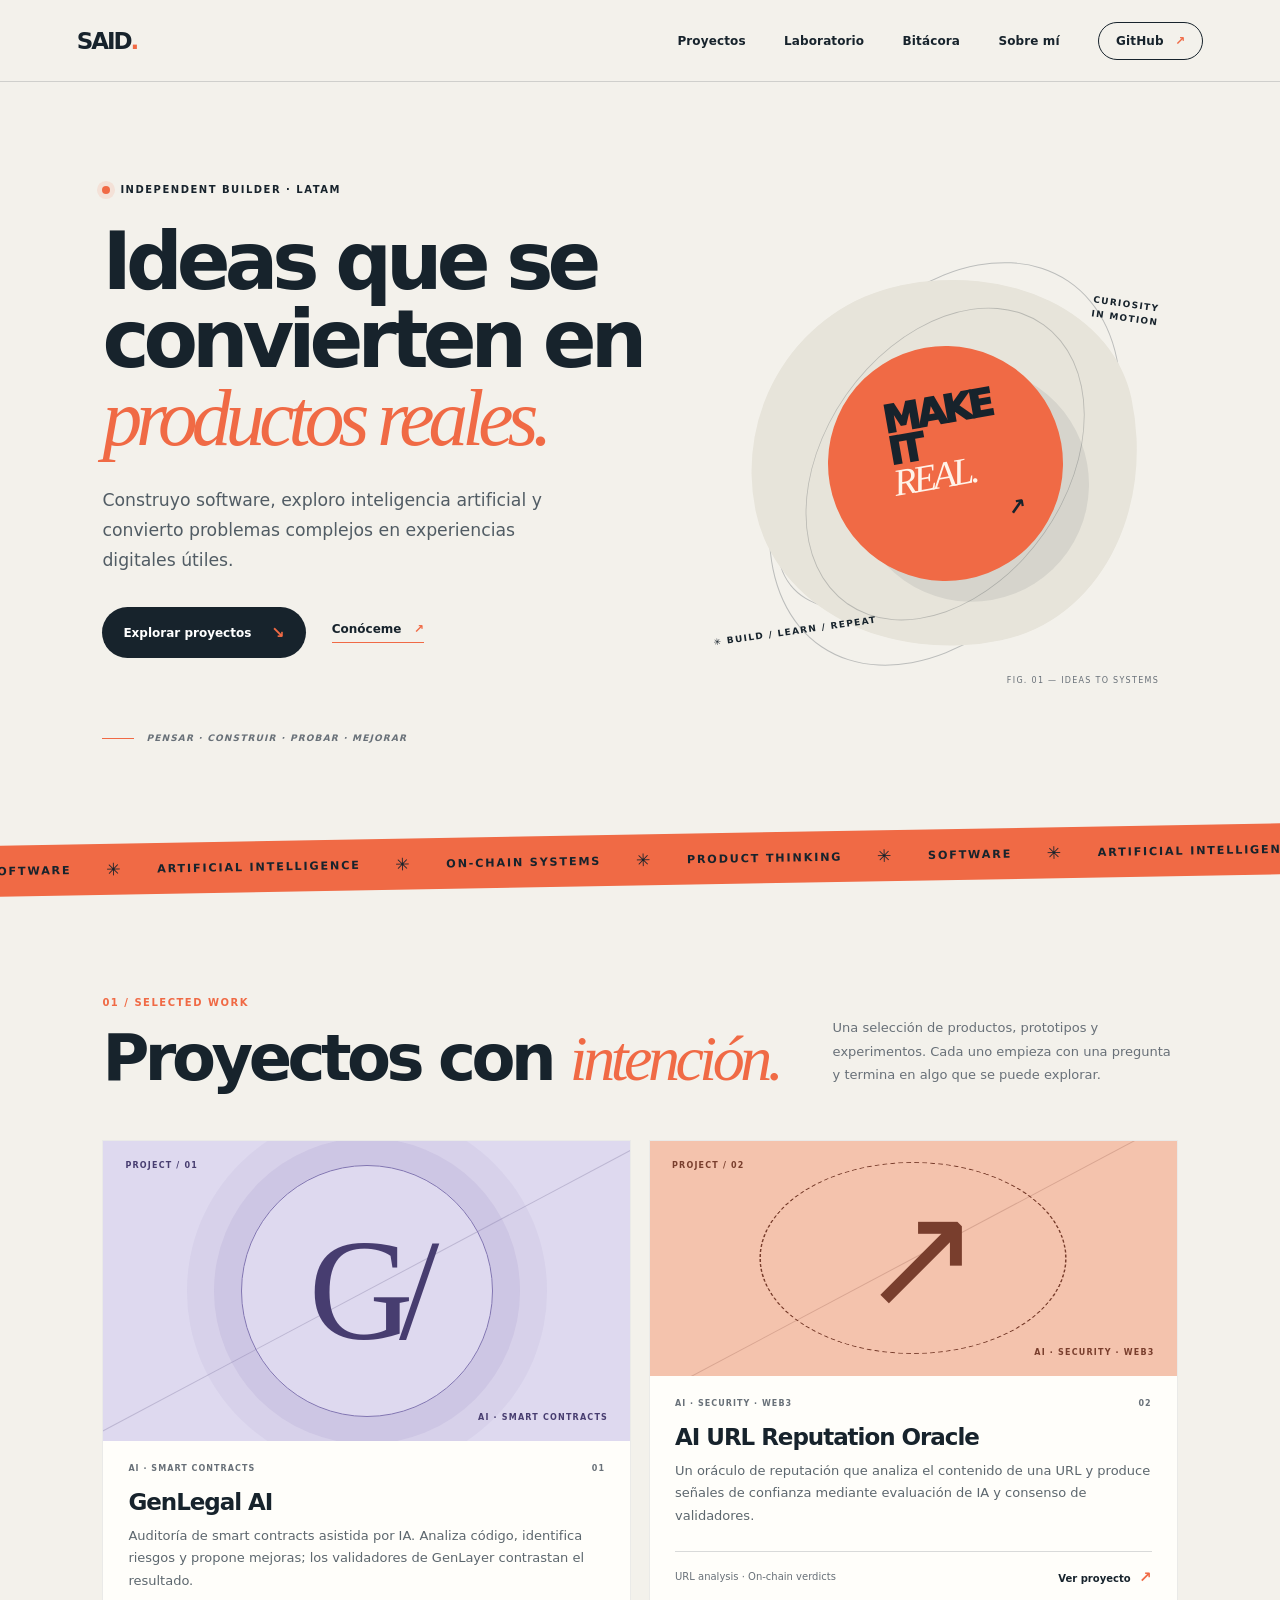
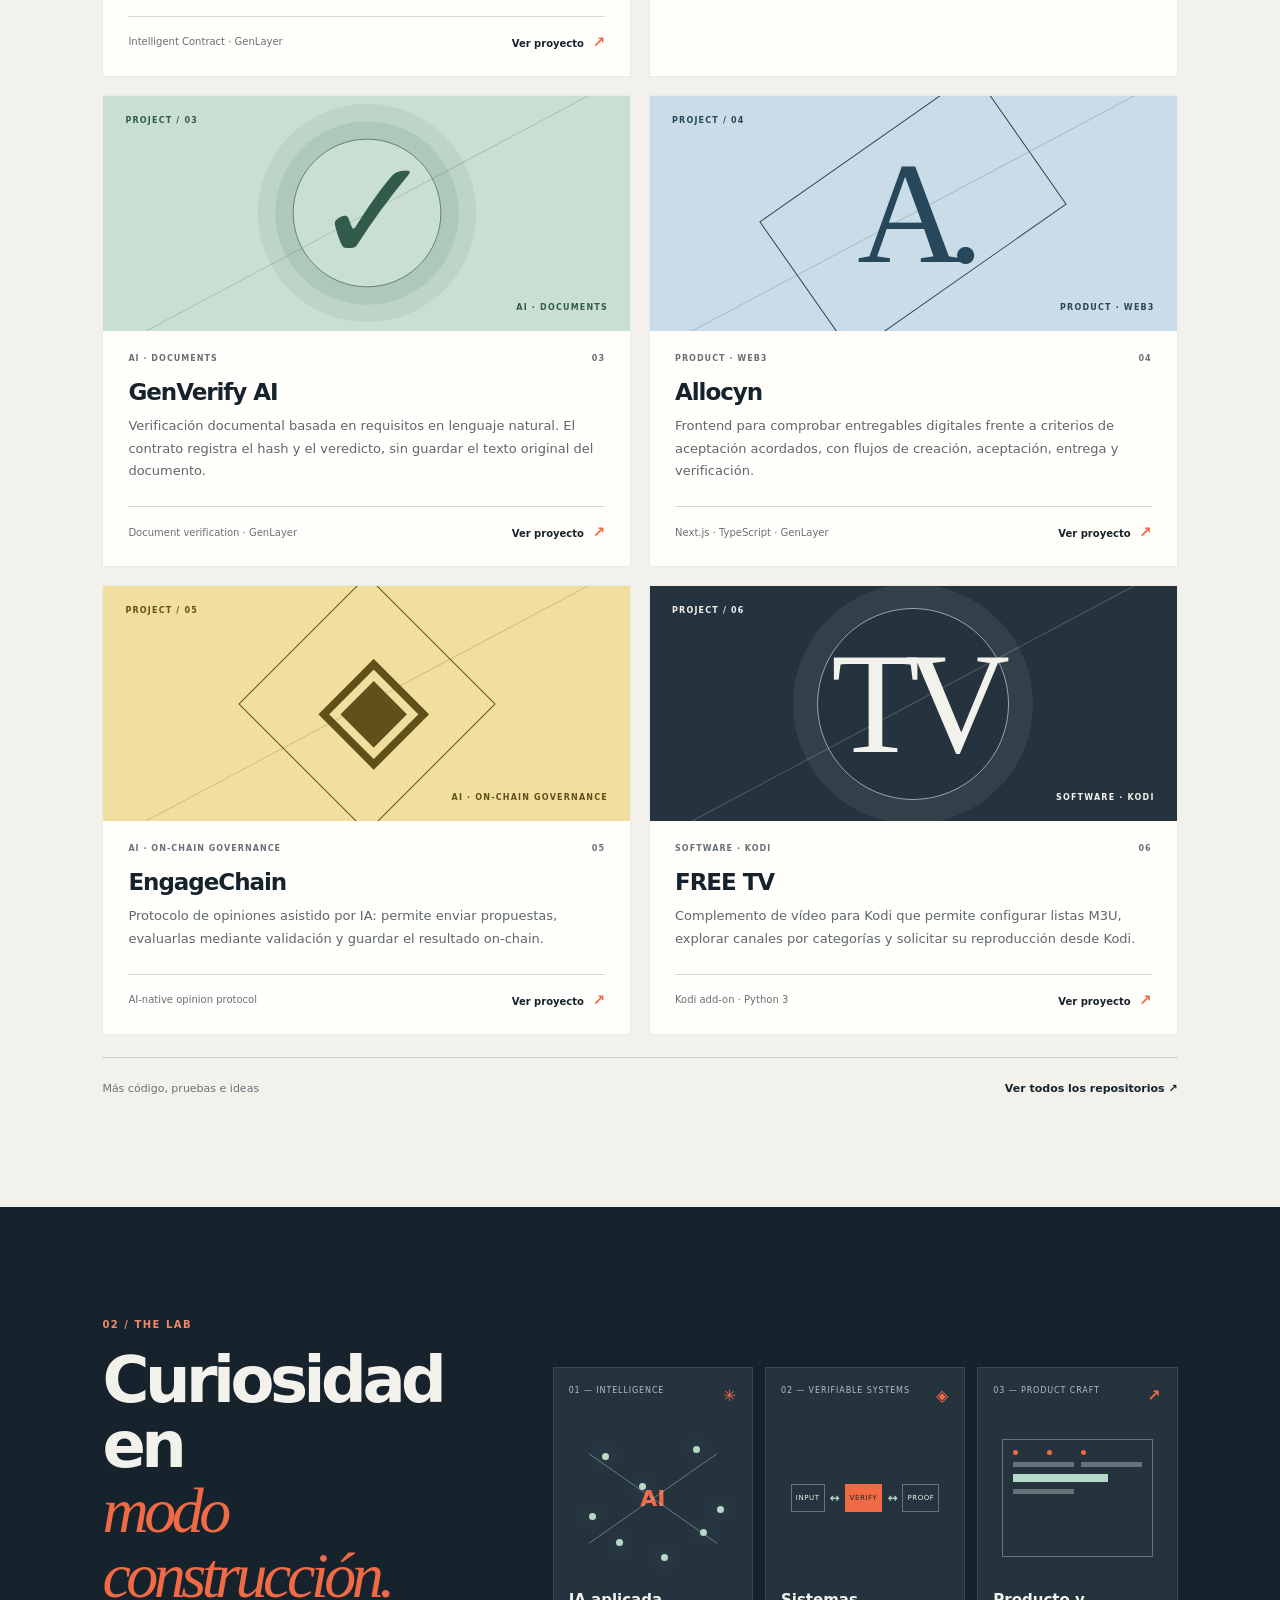
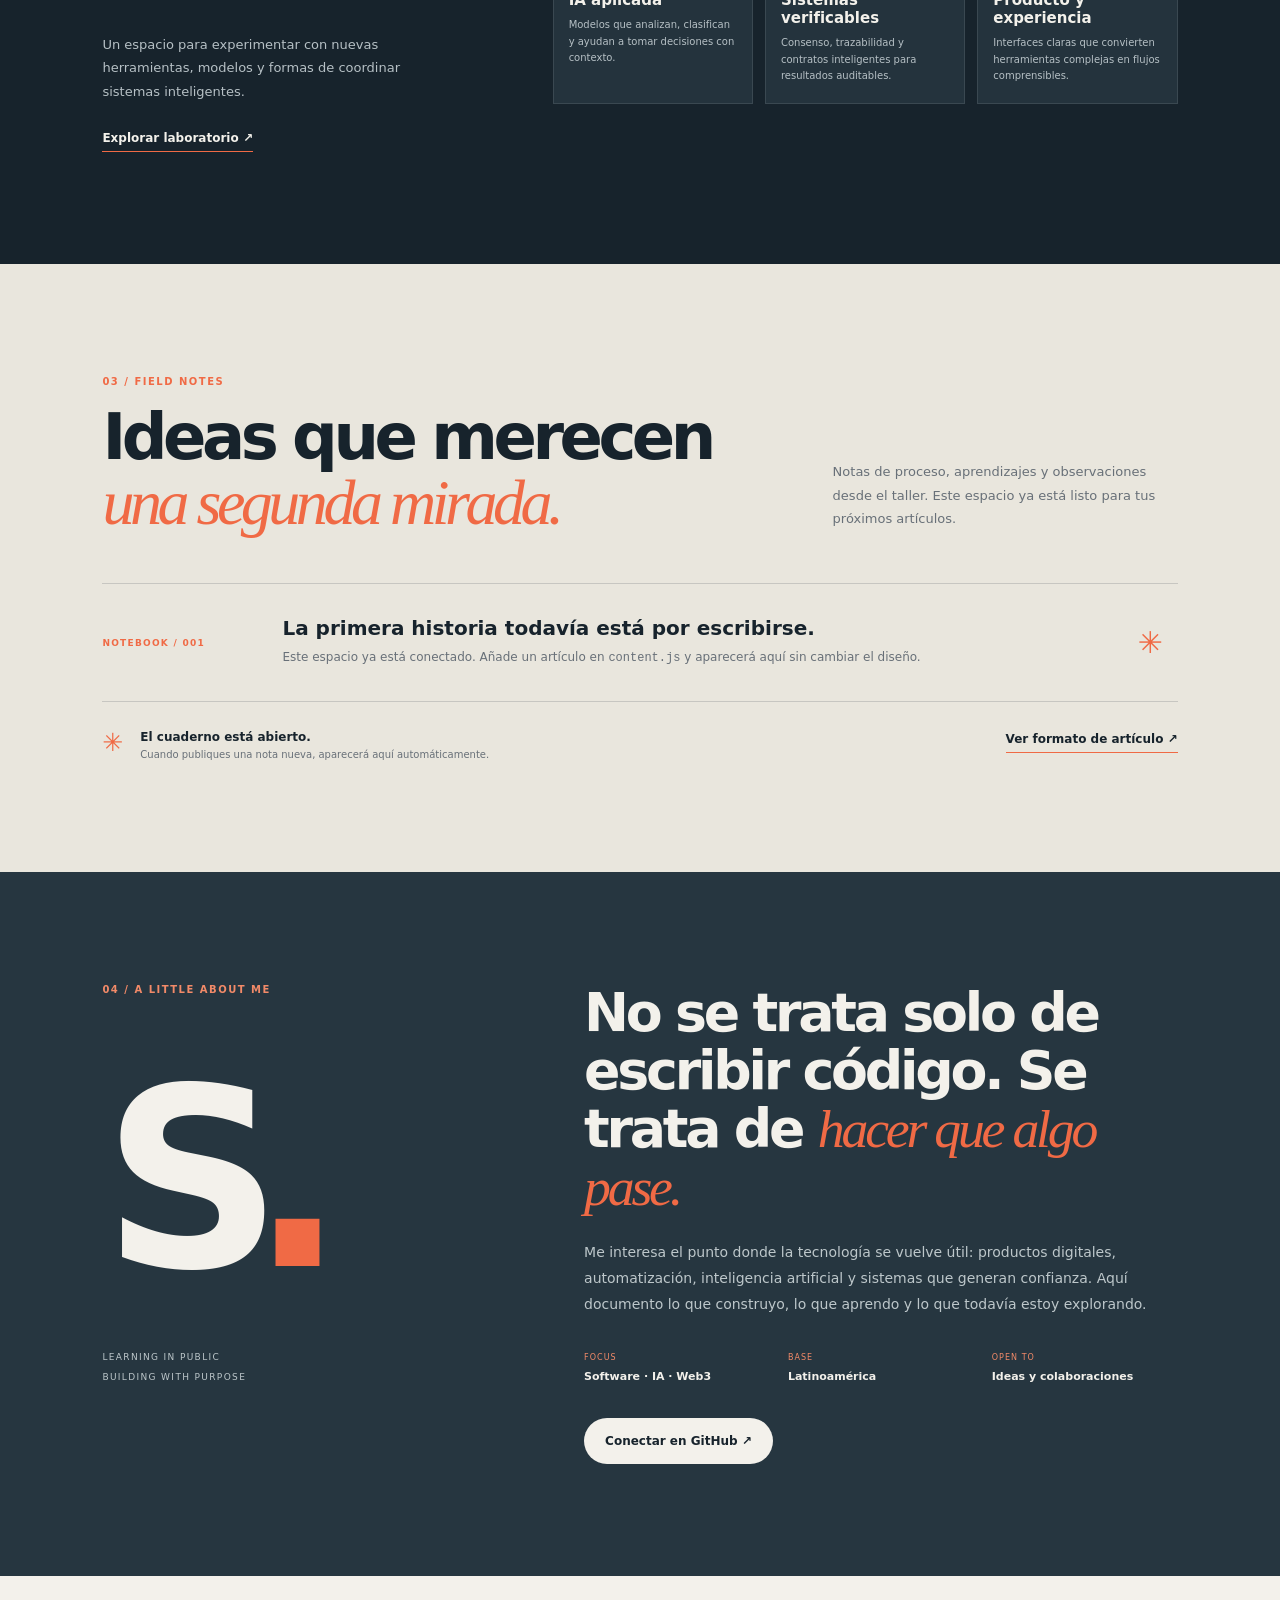
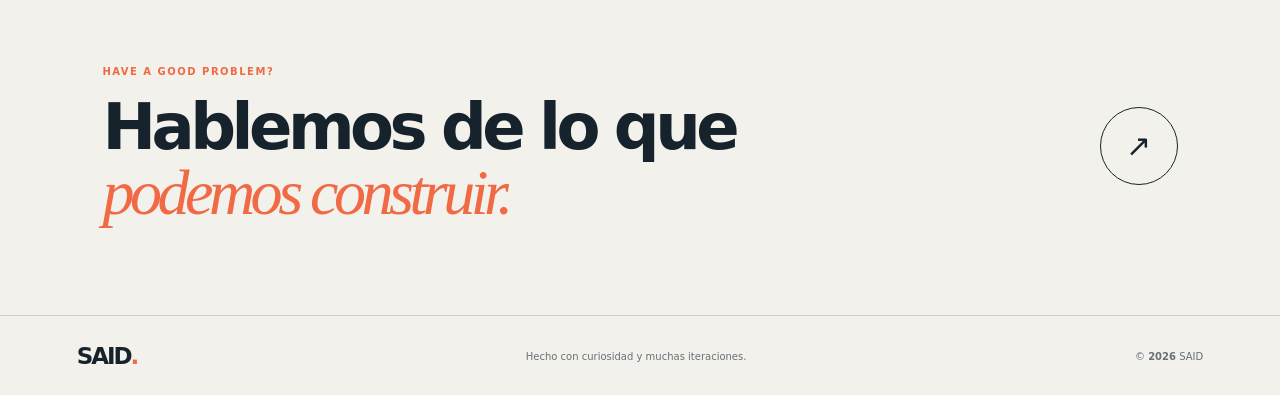
==== index.html @ 722f3f68 "feat: add editorial portfolio and GitHub Pages deployment" ====
<!doctype html>
<html lang="es">
<head>
  <meta charset="utf-8">
  <meta name="viewport" content="width=device-width, initial-scale=1">
  <meta name="theme-color" content="#f3f1eb">
  <meta name="description" content="Portafolio de Said. Proyectos de software, inteligencia artificial y productos digitales.">
  <meta property="og:title" content="Said — Ideas en movimiento">
  <meta property="og:description" content="Proyectos, experimentos y notas sobre software, IA y tecnología.">
  <meta property="og:type" content="website">
  <title>Said — Ideas en movimiento</title>
  <link rel="icon" href="assets/favicon.svg" type="image/svg+xml">
  <link rel="stylesheet" href="styles.css">
  <script src="content.js" defer></script>
  <script src="app.js" defer></script>
</head>
<body>
  <div class="site-shell">
    <header class="topbar">
      <a class="wordmark" href="#top" aria-label="Inicio">SAID<span>.</span></a>
      <button class="menu-toggle" id="menu-toggle" aria-label="Abrir menú" aria-expanded="false"><i></i><i></i></button>
      <nav class="nav" id="site-nav" aria-label="Navegación principal">
        <a href="#work">Proyectos</a><a href="#lab">Laboratorio</a><a href="#notes">Bitácora</a><a href="#about">Sobre mí</a>
        <a class="nav-cta" href="https://github.com/Said1235" target="_blank" rel="noreferrer">GitHub <b>↗</b></a>
      </nav>
    </header>
    <main>
      <section class="hero section-grid" id="top">
        <div class="hero-copy">
          <div class="eyebrow"><span class="status-dot"></span><span id="hero-eyebrow">INDEPENDENT BUILDER · LATAM</span></div>
          <h1 id="hero-title">Ideas que se convierten en <em>productos reales.</em></h1>
          <p class="hero-lede" id="hero-description">Construyo software, exploro inteligencia artificial y convierto problemas complejos en experiencias digitales útiles.</p>
          <div class="hero-actions"><a class="button button-dark" href="#work">Explorar proyectos <b>↘</b></a><a class="text-link" href="#about">Conóceme <b>↗</b></a></div>
          <div class="hero-footnote"><span></span><i id="hero-note">Pensar · construir · probar · mejorar</i></div>
        </div>
        <div class="hero-art" aria-label="Composición gráfica abstracta">
          <div class="orbit orbit-a"></div><div class="orbit orbit-b"></div>
          <div class="hero-core"><strong>MAKE<br>IT<br><i>REAL.</i></strong><b>↗</b></div>
          <div class="stamp stamp-a">CURIOSITY<br>IN MOTION</div><div class="stamp stamp-b">✳ BUILD / LEARN / REPEAT</div>
          <div class="figure-caption">FIG. 01 — IDEAS TO SYSTEMS</div>
        </div>
      </section>
      <div class="ticker" aria-label="Áreas de trabajo"><div class="ticker-track"><span>SOFTWARE</span><i>✳</i><span>ARTIFICIAL INTELLIGENCE</span><i>✳</i><span>ON-CHAIN SYSTEMS</span><i>✳</i><span>PRODUCT THINKING</span><i>✳</i><span>SOFTWARE</span><i>✳</i><span>ARTIFICIAL INTELLIGENCE</span><i>✳</i></div></div>
      <section class="section-pad" id="work">
        <div class="section-heading"><div><div class="kicker">01 / SELECTED WORK</div><h2>Proyectos con <em>intención.</em></h2></div><p>Una selección de productos, prototipos y experimentos. Cada uno empieza con una pregunta y termina en algo que se puede explorar.</p></div>
        <div class="project-grid" id="project-grid" aria-live="polite"></div>
        <div class="section-bottom"><span>Más código, pruebas e ideas</span><a href="https://github.com/Said1235?tab=repositories" target="_blank" rel="noreferrer">Ver todos los repositorios ↗</a></div>
      </section>
      <section class="lab-section section-pad" id="lab">
        <div class="lab-intro"><div class="kicker light">02 / THE LAB</div><h2>Curiosidad en<br><em>modo construcción.</em></h2><p>Un espacio para experimentar con nuevas herramientas, modelos y formas de coordinar sistemas inteligentes.</p><a class="light-link" href="https://github.com/Said1235?tab=repositories" target="_blank" rel="noreferrer">Explorar laboratorio ↗</a></div>
        <div class="lab-panels">
          <article class="lab-card"><div class="lab-top">01 — INTELLIGENCE <b>✳</b></div><div class="lab-visual neural"><span></span><span></span><span></span><span></span><span></span><span></span><span></span><span></span><i>AI</i></div><h3>IA aplicada</h3><p>Modelos que analizan, clasifican y ayudan a tomar decisiones con contexto.</p></article>
          <article class="lab-card"><div class="lab-top">02 — VERIFIABLE SYSTEMS <b>◈</b></div><div class="lab-visual chain"><i>INPUT</i><b>↔</b><i class="active">VERIFY</i><b>↔</b><i>PROOF</i></div><h3>Sistemas verificables</h3><p>Consenso, trazabilidad y contratos inteligentes para resultados auditables.</p></article>
          <article class="lab-card"><div class="lab-top">03 — PRODUCT CRAFT <b>↗</b></div><div class="lab-visual product"><div><i></i><i></i><i></i><span></span><span></span><b></b><span></span></div></div><h3>Producto y experiencia</h3><p>Interfaces claras que convierten herramientas complejas en flujos comprensibles.</p></article>
        </div>
      </section>
      <section class="section-pad notes-section" id="notes">
        <div class="section-heading"><div><div class="kicker">03 / FIELD NOTES</div><h2>Ideas que merecen<br><em>una segunda mirada.</em></h2></div><p>Notas de proceso, aprendizajes y observaciones desde el taller. Este espacio ya está listo para tus próximos artículos.</p></div>
        <div id="article-list" class="article-list"></div>
        <div class="notes-footer"><span>✳</span><div><strong>El cuaderno está abierto.</strong><p>Cuando publiques una nota nueva, aparecerá aquí automáticamente.</p></div><a class="text-link" href="article.html">Ver formato de artículo ↗</a></div>
      </section>
      <section class="about-section section-pad" id="about">
        <div class="about-aside"><div class="kicker light">04 / A LITTLE ABOUT ME</div><div class="about-monogram">S<span>.</span></div><small>LEARNING IN PUBLIC<br>BUILDING WITH PURPOSE</small></div>
        <div class="about-main"><h2>No se trata solo de escribir código. Se trata de <em>hacer que algo pase.</em></h2><p id="about-description">Me interesa el punto donde la tecnología se vuelve útil: productos digitales, automatización, inteligencia artificial y sistemas que generan confianza. Aquí documento lo que construyo, lo que aprendo y lo que todavía estoy explorando.</p><div class="about-facts"><div><small>FOCUS</small><b>Software · IA · Web3</b></div><div><small>BASE</small><b>Latinoamérica</b></div><div><small>OPEN TO</small><b>Ideas y colaboraciones</b></div></div><a class="button button-light" href="https://github.com/Said1235" target="_blank" rel="noreferrer">Conectar en GitHub ↗</a></div>
      </section>
      <section class="contact-strip"><div><div class="kicker">HAVE A GOOD PROBLEM?</div><h2>Hablemos de lo que<br><em>podemos construir.</em></h2></div><a href="https://github.com/Said1235" target="_blank" rel="noreferrer" class="contact-circle" aria-label="Abrir GitHub">↗</a></section>
    </main>
    <footer class="footer"><a class="wordmark" href="#top">SAID<span>.</span></a><span>Hecho con curiosidad y muchas iteraciones.</span><span>© <b id="year"></b> SAID</span></footer>
  </div>
</body>
</html>
---- styles.css ----
:root{--paper:#f3f1eb;--paper-deep:#e9e6dd;--ink:#17232c;--muted:#687078;--line:rgba(23,35,44,.16);--orange:#f06a45;--mint:#b6d9c7;--serif:Georgia,"Times New Roman",serif;--sans:Inter,ui-sans-serif,system-ui,-apple-system,BlinkMacSystemFont,"Segoe UI",sans-serif}*{box-sizing:border-box}html{scroll-behavior:smooth;scroll-padding-top:90px}body{margin:0;background:var(--paper);color:var(--ink);font-family:var(--sans);-webkit-font-smoothing:antialiased}a{color:inherit;text-decoration:none}button{font:inherit}.site-shell{max-width:1600px;margin:auto;overflow:hidden;background:var(--paper)}.topbar{height:82px;padding:0 clamp(22px,6vw,92px);display:flex;justify-content:space-between;align-items:center;border-bottom:1px solid var(--line);position:relative;z-index:10}.wordmark{font-size:23px;font-weight:900;letter-spacing:-.09em}.wordmark span{color:var(--orange)}.nav{display:flex;gap:clamp(18px,3vw,42px);align-items:center;font-size:12px;font-weight:650;letter-spacing:.01em}.nav a{transition:opacity .2s}.nav a:hover{opacity:.55}.nav-cta{border:1px solid var(--ink);border-radius:99px;padding:11px 17px}.nav-cta b{color:var(--orange);margin-left:7px}.menu-toggle{display:none}.hero{padding:clamp(58px,8vw,116px) clamp(22px,8vw,124px) 92px;min-height:670px;display:grid;grid-template-columns:1.08fr .92fr;align-items:center;gap:6%}.hero-copy{max-width:670px;position:relative;z-index:2}.eyebrow,.kicker{font-size:10px;letter-spacing:.15em;font-weight:800}.eyebrow{display:flex;align-items:center;gap:10px;margin-bottom:28px}.status-dot{width:8px;height:8px;border-radius:50%;background:var(--orange);box-shadow:0 0 0 5px rgba(240,106,69,.12)}h1,h2,h3,p{margin-top:0}.hero h1{font-size:clamp(52px,6.2vw,92px);line-height:.98;letter-spacing:-.075em;font-weight:760;margin:0 0 27px;max-width:760px}.hero h1 em,h2 em{font-family:var(--serif);font-weight:400}.hero h1 em{color:var(--orange)}.hero-lede{max-width:490px;font-size:clamp(15px,1.35vw,18px);line-height:1.75;color:#515c64;margin-bottom:32px}.hero-actions{display:flex;align-items:center;gap:26px}.button{display:inline-flex;align-items:center;gap:20px;border-radius:99px;padding:16px 21px;font-size:12px;font-weight:750;transition:transform .2s,background .2s}.button:hover{transform:translateY(-3px)}.button-dark{color:#fff;background:var(--ink)}.button-dark:hover{background:#2b404d}.button b{color:var(--orange);font-size:16px}.text-link,.light-link{font-size:12px;font-weight:750;border-bottom:1px solid var(--orange);padding-bottom:6px}.text-link b{color:var(--orange);margin-left:8px}.hero-footnote{display:flex;align-items:center;gap:12px;margin-top:75px;font-size:9px;letter-spacing:.13em;text-transform:uppercase;color:var(--muted);font-weight:700}.hero-footnote span{width:32px;height:1px;background:var(--orange)}.hero-art{min-height:460px;max-width:520px;width:100%;justify-self:end;position:relative;display:grid;place-items:center;isolation:isolate}.hero-art:before{content:"";position:absolute;inset:10% 8%;background:#e7e4da;border-radius:48% 52% 45% 55%/52% 43% 57% 48%;transform:rotate(-12deg)}.hero-art:after{content:"";position:absolute;width:74%;height:74%;border:1px solid rgba(23,35,44,.22);border-radius:50%;transform:rotate(35deg) scaleX(.7)}.orbit{position:absolute;border:1px solid rgba(23,35,44,.25);border-radius:50%;z-index:-1}.orbit-a{width:85%;height:45%;transform:rotate(-38deg)}.orbit-b{width:65%;height:96%;transform:rotate(34deg)}.hero-core{width:235px;height:235px;border-radius:50%;background:var(--orange);color:var(--ink);display:flex;flex-direction:column;align-items:center;justify-content:center;transform:rotate(-10deg);box-shadow:22px 25px 0 rgba(23,35,44,.08);z-index:1}.hero-core strong{font-size:38px;font-weight:950;letter-spacing:-.09em;line-height:.83}.hero-core i{color:#fff3e9;font-family:var(--serif);font-weight:400}.hero-core b{align-self:flex-end;margin:15px 45px 0 0;font-size:22px}.stamp{position:absolute;z-index:2;font-size:9px;font-weight:900;letter-spacing:.15em;line-height:1.5}.stamp-a{top:14%;right:4%;transform:rotate(8deg)}.stamp-b{bottom:12%;left:0;display:flex;gap:8px;align-items:center;transform:rotate(-8deg)}.figure-caption{position:absolute;bottom:2%;right:4%;font-size:8px;letter-spacing:.16em;color:var(--muted)}.ticker{background:var(--orange);color:var(--ink);overflow:hidden;padding:15px 0;transform:rotate(-1deg) scale(1.02)}.ticker-track{display:flex;width:max-content;align-items:center;gap:34px;white-space:nowrap;animation:ticker 38s linear infinite;font-size:11px;font-weight:900;letter-spacing:.16em}.ticker-track i{font-style:normal;font-size:17px}@keyframes ticker{to{transform:translateX(-50%)}}.section-pad{padding:112px clamp(22px,8vw,124px)}.section-heading{display:flex;justify-content:space-between;align-items:end;gap:50px;margin-bottom:48px}.kicker{color:var(--orange);margin-bottom:18px}.section-heading h2,.lab-intro h2,.contact-strip h2{font-size:clamp(38px,5vw,64px);line-height:1.02;letter-spacing:-.07em;margin:0}.section-heading h2 em{color:var(--orange)}.section-heading>p{max-width:345px;margin:0 0 5px;color:var(--muted);font-size:13px;line-height:1.8}.project-grid{display:grid;grid-template-columns:repeat(2,minmax(0,1fr));gap:18px}.project-card{min-width:0;background:#fffefa;border:1px solid rgba(23,35,44,.09)}.project-art{min-height:235px;position:relative;overflow:hidden;display:flex;justify-content:center;align-items:center}.project-featured .project-art{min-height:300px}.project-art-index,.project-art-caption{position:absolute;z-index:1;font-size:8px;letter-spacing:.15em;font-weight:850}.project-art-index{top:20px;left:22px}.project-art-caption{bottom:19px;right:22px}.project-art-mark{font-family:var(--serif);font-size:clamp(76px,12vw,145px);line-height:1;letter-spacing:-.1em;z-index:1}.project-art-line{position:absolute;width:150%;height:1px;background:currentColor;opacity:.22;transform:rotate(-28deg)}.visual-violet{background:#ded9ef;color:#473d70}.visual-violet:after{content:"";position:absolute;width:250px;height:250px;border:1px solid #8175b1;border-radius:50%;box-shadow:0 0 0 27px rgba(129,117,177,.12),0 0 0 54px rgba(129,117,177,.08)}.visual-orange{background:#f4c3ad;color:#793e2d}.visual-orange:after{content:"";position:absolute;width:190px;height:190px;border:1px dashed #793e2d;border-radius:50%;transform:scaleX(1.6) rotate(28deg)}.visual-mint{background:#c9dfd3;color:#315b4a}.visual-mint:after{content:"";position:absolute;width:210px;height:210px;border:1px solid #315b4a;border-radius:50%;transform:scale(.7);box-shadow:0 0 0 25px rgba(49,91,74,.1),0 0 0 50px rgba(49,91,74,.08)}.visual-blue{background:#c9dce8;color:#27475b}.visual-blue:after{content:"";position:absolute;width:260px;height:160px;border:1px solid #27475b;transform:rotate(-35deg)}.visual-yellow{background:#f0df9e;color:#62501a}.visual-yellow:after{content:"";position:absolute;width:180px;height:180px;border:1px solid #62501a;transform:rotate(45deg)}.visual-dark{background:#24333d;color:#f3f1eb}.visual-dark:after{content:"";position:absolute;width:190px;height:190px;border:1px solid rgba(243,241,235,.6);border-radius:50%;box-shadow:0 0 0 24px rgba(243,241,235,.07)}.project-info{padding:23px 25px 25px}.project-meta{display:flex;justify-content:space-between;font-size:8px;letter-spacing:.13em;color:var(--muted);font-weight:800;margin-bottom:16px}.project-info h3{font-size:23px;letter-spacing:-.045em;margin-bottom:10px}.project-info p{font-size:13px;line-height:1.75;color:#5d676e;max-width:570px;margin-bottom:23px}.project-bottom{display:flex;justify-content:space-between;gap:12px;align-items:center;border-top:1px solid var(--line);padding-top:16px;font-size:10px;color:var(--muted)}.project-bottom a{font-weight:800;color:var(--ink);white-space:nowrap}.project-bottom a b{color:var(--orange);font-size:15px;margin-left:5px}.section-bottom{display:flex;justify-content:space-between;padding-top:24px;border-top:1px solid var(--line);margin-top:22px;font-size:11px;color:var(--muted)}.section-bottom a{color:var(--ink);font-weight:750}.lab-section{background:var(--ink);color:var(--paper);display:grid;grid-template-columns:.75fr 1.25fr;gap:7%;align-items:center}.kicker.light{color:#f28a68}.lab-intro h2 em{color:var(--orange)}.lab-intro p{font-size:13px;color:#b6c0c5;line-height:1.8;max-width:310px;margin:24px 0}.light-link{display:inline-block;color:var(--paper);border-color:var(--orange)}.lab-panels{display:grid;grid-template-columns:repeat(3,1fr);gap:12px}.lab-card{padding:18px 15px;background:#24333d;border:1px solid rgba(255,255,255,.1);min-width:0}.lab-top{display:flex;justify-content:space-between;font-size:8px;letter-spacing:.11em;color:#b6c0c5}.lab-top b{font-size:16px;color:var(--orange)}.lab-visual{height:150px;margin:18px 0;position:relative;display:flex;align-items:center;justify-content:center}.neural span{position:absolute;width:7px;height:7px;border-radius:50%;background:var(--mint);box-shadow:0 0 20px rgba(182,217,199,.5)}.neural span:nth-child(1){top:20%;left:20%}.neural span:nth-child(2){top:40%;left:42%}.neural span:nth-child(3){top:15%;right:22%}.neural span:nth-child(4){bottom:18%;left:28%}.neural span:nth-child(5){bottom:25%;right:18%}.neural span:nth-child(6){top:60%;left:12%}.neural span:nth-child(7){top:55%;right:8%}.neural span:nth-child(8){bottom:8%;left:55%}.neural:before{content:"";position:absolute;inset:15% 12%;background:linear-gradient(35deg,transparent 49.5%,rgba(182,217,199,.45) 50%,transparent 50.5%),linear-gradient(145deg,transparent 49.5%,rgba(182,217,199,.45) 50%,transparent 50.5%)}.neural i{font-style:normal;font-size:22px;font-weight:900;color:var(--orange)}.chain{gap:5px}.chain i{font-style:normal;border:1px solid rgba(255,255,255,.3);padding:9px 4px;font-size:7px;letter-spacing:.08em}.chain i.active{background:var(--orange);color:var(--ink);border-color:var(--orange)}.chain b{font-size:12px;color:var(--mint)}.product>div{width:90%;height:118px;border:1px solid rgba(255,255,255,.3);padding:10px;display:grid;grid-template-columns:repeat(4,1fr);gap:7px;align-content:start}.product i{width:5px;height:5px;border-radius:50%;background:var(--orange)}.product span{height:5px;background:rgba(255,255,255,.3);grid-column:span 2}.product span:nth-last-child(2){height:34px;grid-column:span 4;background:rgba(182,217,199,.2)}.product b{height:8px;background:var(--mint);grid-column:span 3}.lab-card h3{font-size:15px;margin-bottom:8px}.lab-card p{font-size:10px;color:#b6c0c5;line-height:1.65;margin:0}.notes-section{background:var(--paper-deep)}.article-list{border-top:1px solid var(--line)}.article-row{display:grid;grid-template-columns:45px 1fr auto 28px;gap:22px;align-items:center;padding:24px 0;border-bottom:1px solid var(--line);transition:padding .2s}.article-row:hover{padding-left:8px}.article-number,.article-date{font-size:10px;color:var(--muted);font-variant-numeric:tabular-nums}.article-main{display:grid;gap:5px}.article-category{font-size:8px;color:var(--orange);font-weight:900;letter-spacing:.13em}.article-main strong{font-size:20px;letter-spacing:-.035em}.article-excerpt{font-size:11px;color:var(--muted)}.article-arrow{font-size:18px}.empty-notes{display:grid;grid-template-columns:160px 1fr 40px;gap:20px;align-items:center;padding:32px 0;border-bottom:1px solid var(--line)}.empty-index{font-size:9px;color:var(--orange);font-weight:900;letter-spacing:.14em}.empty-notes h3{font-size:20px;margin-bottom:7px}.empty-notes p{font-size:12px;line-height:1.7;color:var(--muted);margin:0}.empty-spark{font-size:30px;color:var(--orange)}.notes-footer{display:flex;align-items:center;gap:17px;padding-top:24px}.notes-footer>span{font-size:25px;color:var(--orange)}.notes-footer strong{font-size:12px}.notes-footer p{font-size:10px;color:var(--muted);margin:4px 0 0}.notes-footer .text-link{margin-left:auto}.about-section{background:#263640;color:var(--paper);display:grid;grid-template-columns:.8fr 1.2fr;gap:8%}.about-monogram{font-size:clamp(130px,20vw,250px);font-weight:900;letter-spacing:-.13em;line-height:1;margin:60px 0 40px}.about-monogram span{color:var(--orange)}.about-aside small{font-size:9px;letter-spacing:.15em;line-height:1.7;color:#bdc7ca}.about-main h2{font-size:clamp(34px,4.2vw,55px);line-height:1.08;letter-spacing:-.06em;margin:0 0 24px}.about-main h2 em{color:var(--orange)}.about-main>p{font-size:14px;color:#bdc7ca;line-height:1.85;max-width:630px}.about-facts{display:grid;grid-template-columns:repeat(3,1fr);gap:18px;margin:35px 0}.about-facts div{display:grid;gap:8px}.about-facts small{font-size:8px;letter-spacing:.13em;color:#f28a68}.about-facts b{font-size:11px}.button-light{background:var(--paper);color:var(--ink)}.contact-strip{display:flex;justify-content:space-between;align-items:center;padding:90px clamp(22px,8vw,124px)}.contact-strip h2 em{color:var(--orange);font-family:var(--serif);font-weight:400}.contact-circle{width:78px;height:78px;border:1px solid var(--ink);border-radius:50%;display:grid;place-items:center;font-size:30px;transition:all .2s}.contact-circle:hover{background:var(--orange);border-color:var(--orange);transform:rotate(45deg)}.footer{border-top:1px solid var(--line);padding:27px clamp(22px,6vw,92px);display:flex;justify-content:space-between;align-items:center;font-size:10px;color:var(--muted)}.footer .wordmark{color:var(--ink)}.article-page .article-wrap{max-width:820px;margin:0 auto;padding:70px 24px 120px;min-height:65vh}.article-nav{display:flex}.back-link{font-size:11px;font-weight:750;color:var(--muted)}.article-body{margin:65px auto 0}.article-body .kicker{font-size:9px}.article-body h1{font-size:clamp(42px,7vw,74px);letter-spacing:-.07em;line-height:1.02;margin:16px 0}.article-byline{font-size:10px;color:var(--muted);letter-spacing:.12em}.article-standfirst{font-size:19px;line-height:1.7;color:#59656c;margin:35px 0}.article-prose{font-family:var(--serif);font-size:19px;line-height:1.9}.article-prose h2{font-family:var(--sans);font-size:25px;letter-spacing:-.04em;margin-top:45px}.article-prose blockquote{border-left:3px solid var(--orange);padding:5px 0 5px 25px;margin:35px 0;color:#6a5146;font-style:italic}.article-prose li{margin:10px 0}.article-not-found{margin:80px 0}.article-not-found h1{font-size:clamp(38px,6vw,64px);letter-spacing:-.06em}.article-not-found p{line-height:1.8;color:var(--muted)}@media(max-width:900px){.hero{grid-template-columns:1fr;gap:35px;padding-top:70px}.hero-art{justify-self:center;min-height:390px;max-width:480px}.lab-section{grid-template-columns:1fr}.lab-panels{margin-top:30px}.section-heading{align-items:start;flex-direction:column;gap:20px}.section-heading>p{max-width:550px}.about-section{grid-template-columns:1fr}.about-monogram{margin:25px 0;font-size:140px}.about-aside small{display:none}}@media(max-width:640px){html{scroll-padding-top:72px}.topbar{height:70px}.menu-toggle{display:flex;width:42px;height:42px;border:1px solid var(--line);background:transparent;border-radius:50%;align-items:center;justify-content:center;flex-direction:column;gap:5px}.menu-toggle i{display:block;width:15px;height:1px;background:var(--ink)}.nav{display:none;position:absolute;top:69px;left:0;right:0;padding:22px;background:var(--paper);border-bottom:1px solid var(--line);flex-direction:column;align-items:stretch;gap:20px}.nav.nav-open{display:flex}.nav-cta{text-align:center}.hero{padding:62px 24px 65px;min-height:0}.hero h1{font-size:clamp(48px,13vw,68px)}.hero-footnote{margin-top:48px}.hero-art{min-height:320px}.hero-core{width:185px;height:185px}.hero-core strong{font-size:32px}.stamp{font-size:7px}.section-pad{padding:75px 24px}.project-grid{grid-template-columns:1fr}.project-art{min-height:220px}.project-featured .project-art{min-height:245px}.lab-panels{grid-template-columns:1fr}.lab-visual{height:130px}.lab-card{padding:18px}.article-row{grid-template-columns:26px 1fr 20px;gap:12px}.article-date{display:none}.article-main strong{font-size:17px}.article-excerpt{line-height:1.5}.article-arrow{font-size:15px}.empty-notes{grid-template-columns:1fr 30px;gap:12px}.empty-index{grid-column:1/-1}.notes-footer{flex-wrap:wrap}.notes-footer .text-link{margin-left:42px}.about-section{padding-top:65px;padding-bottom:70px}.about-facts{grid-template-columns:1fr 1fr}.contact-strip{padding:70px 24px}.contact-circle{width:58px;height:58px;flex:0 0 auto;margin-left:15px}.contact-strip h2{font-size:38px}.footer{padding:23px 24px;gap:15px;flex-wrap:wrap}.footer>span:nth-child(2){order:3;width:100%}.article-page .topbar{padding:0 24px}.article-nav{display:flex;gap:17px;font-size:10px}.article-wrap{padding-top:45px!important}.article-body{margin-top:45px}.article-prose{font-size:17px}}@media(prefers-reduced-motion:reduce){*,*::before,*::after{scroll-behavior:auto!important;animation:none!important;transition:none!important}}
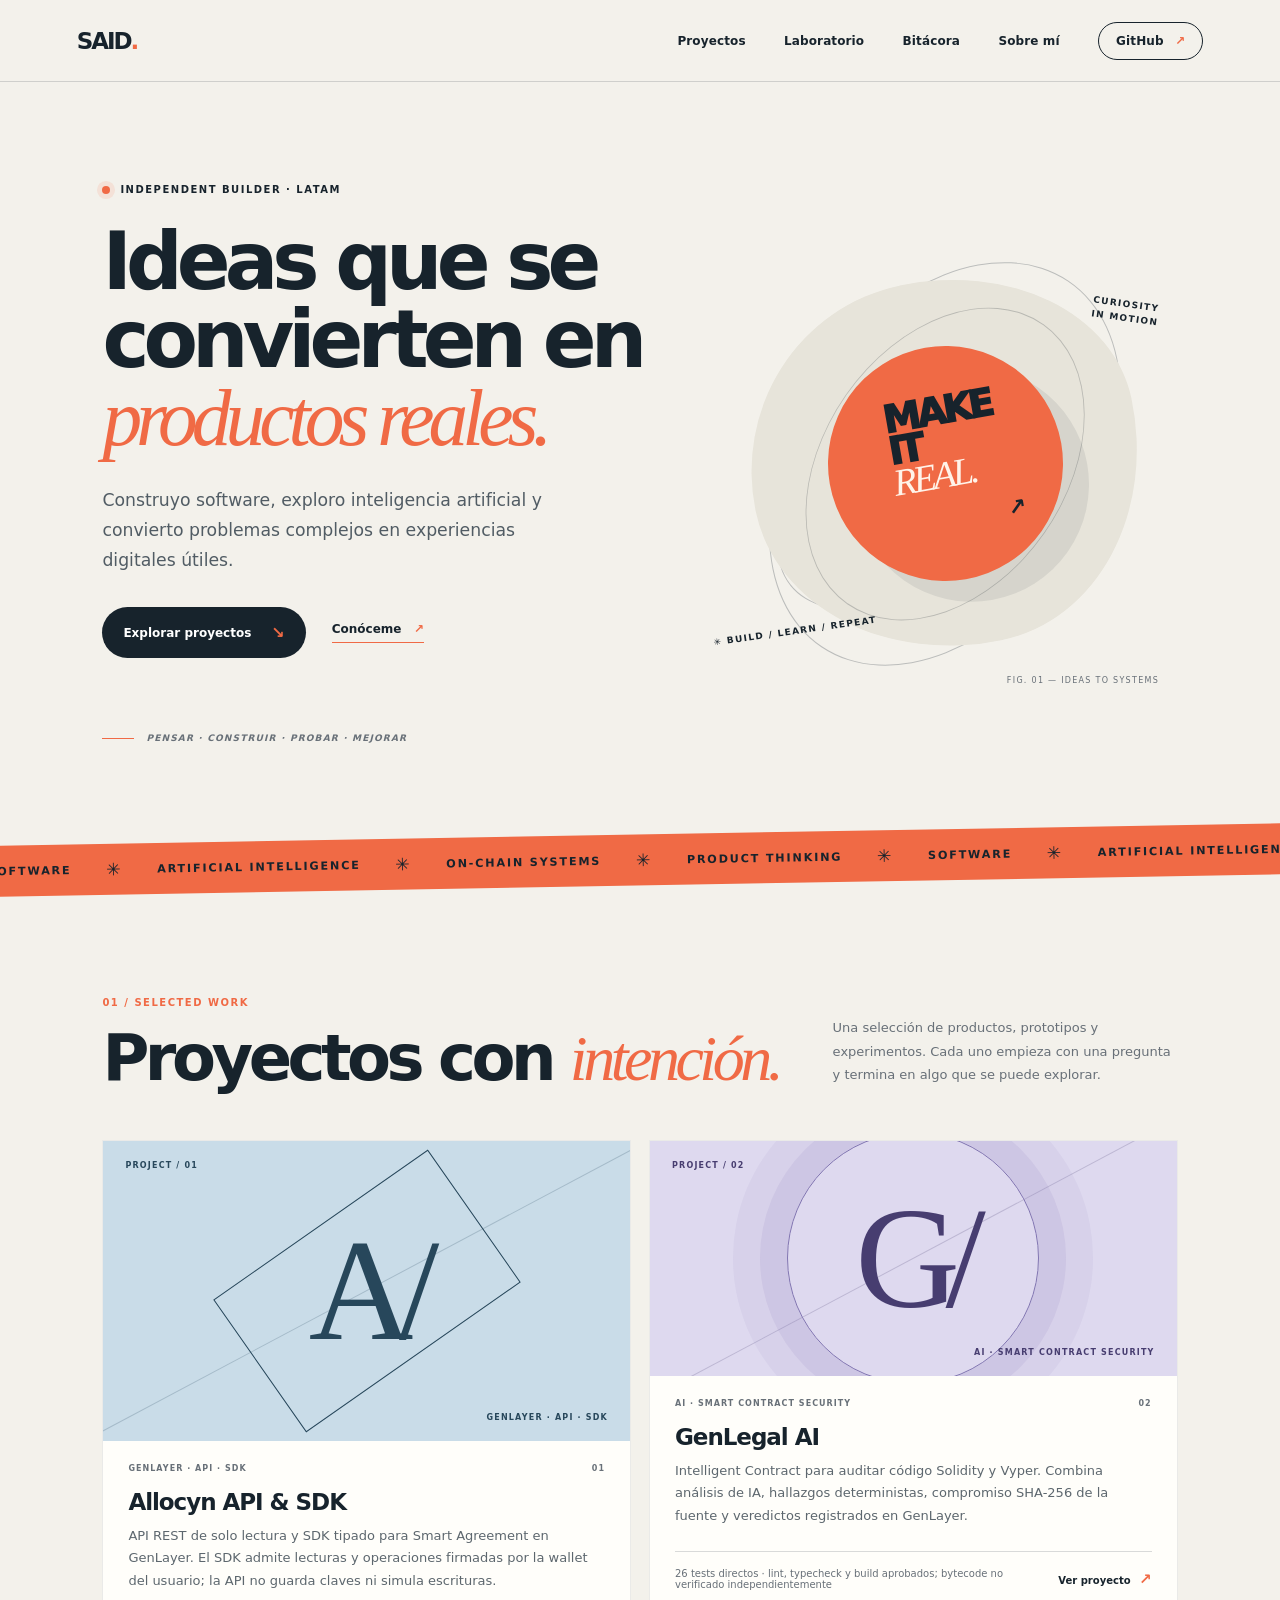
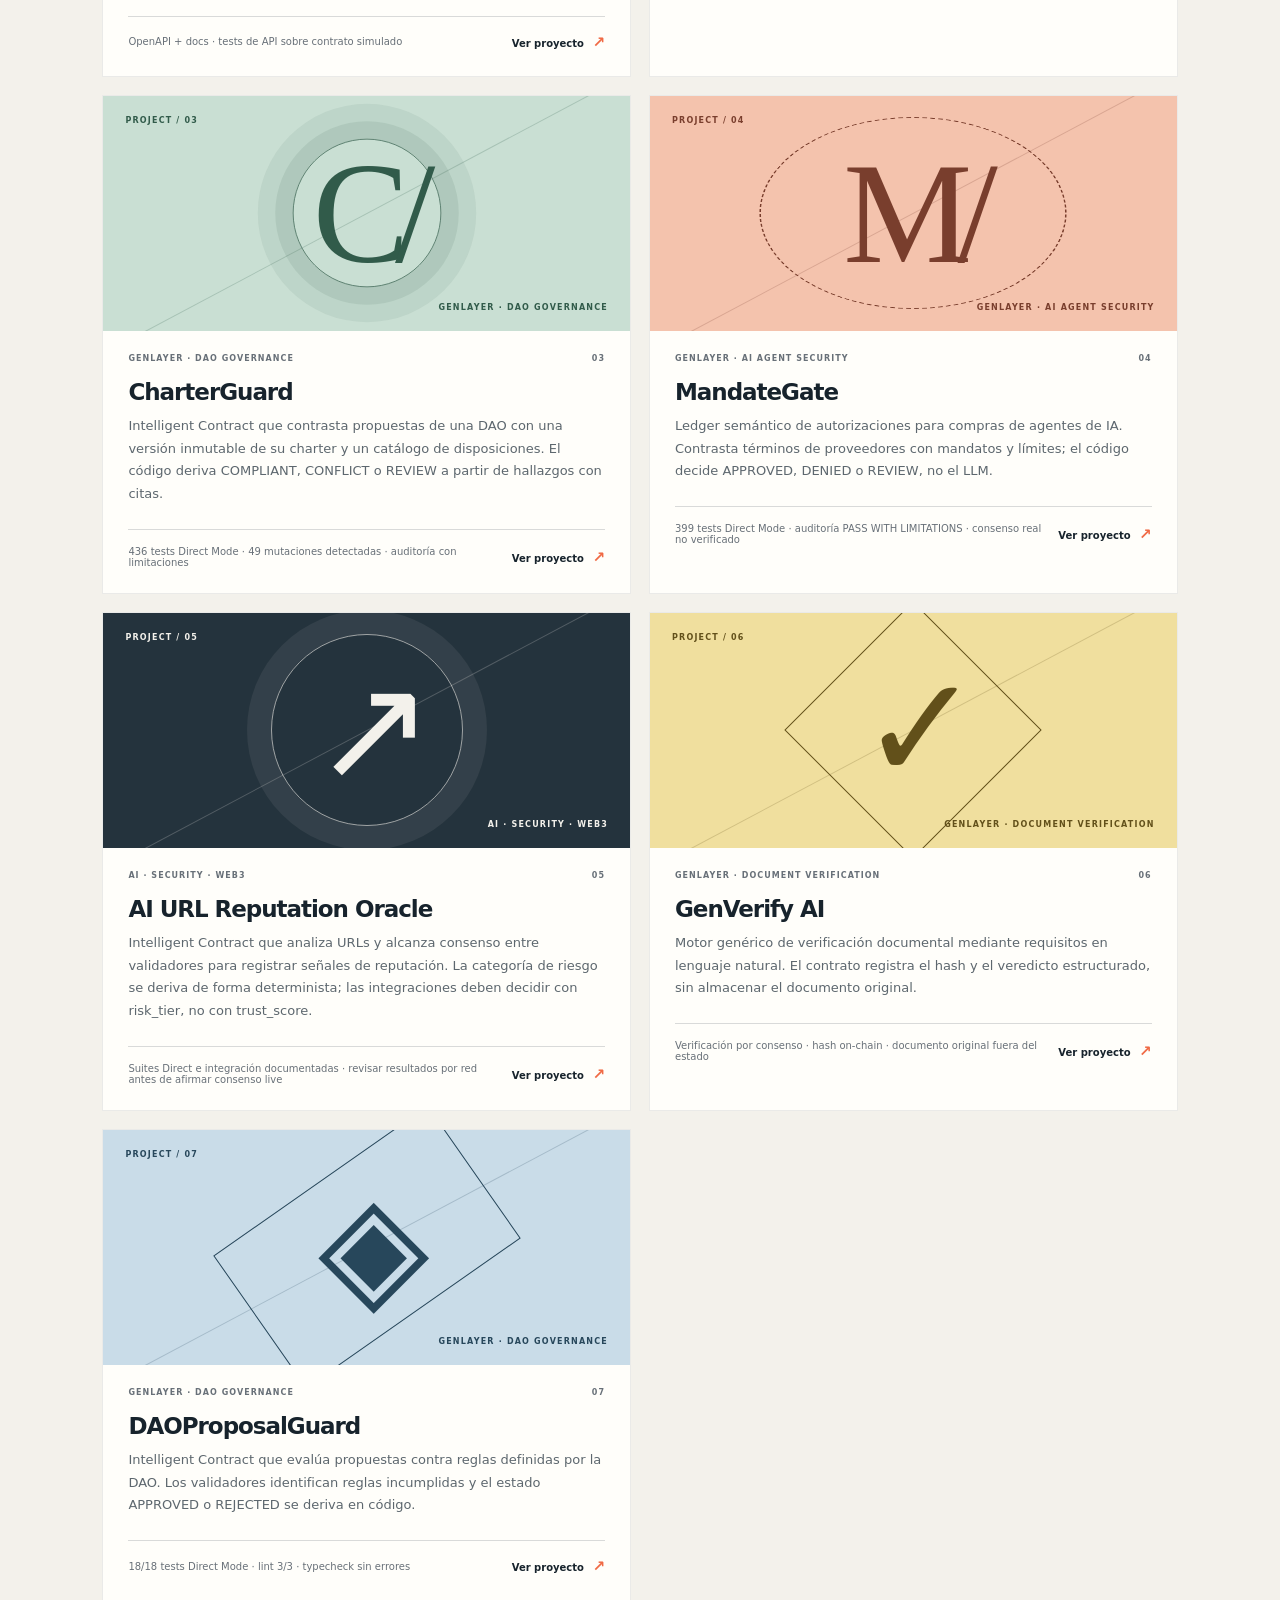
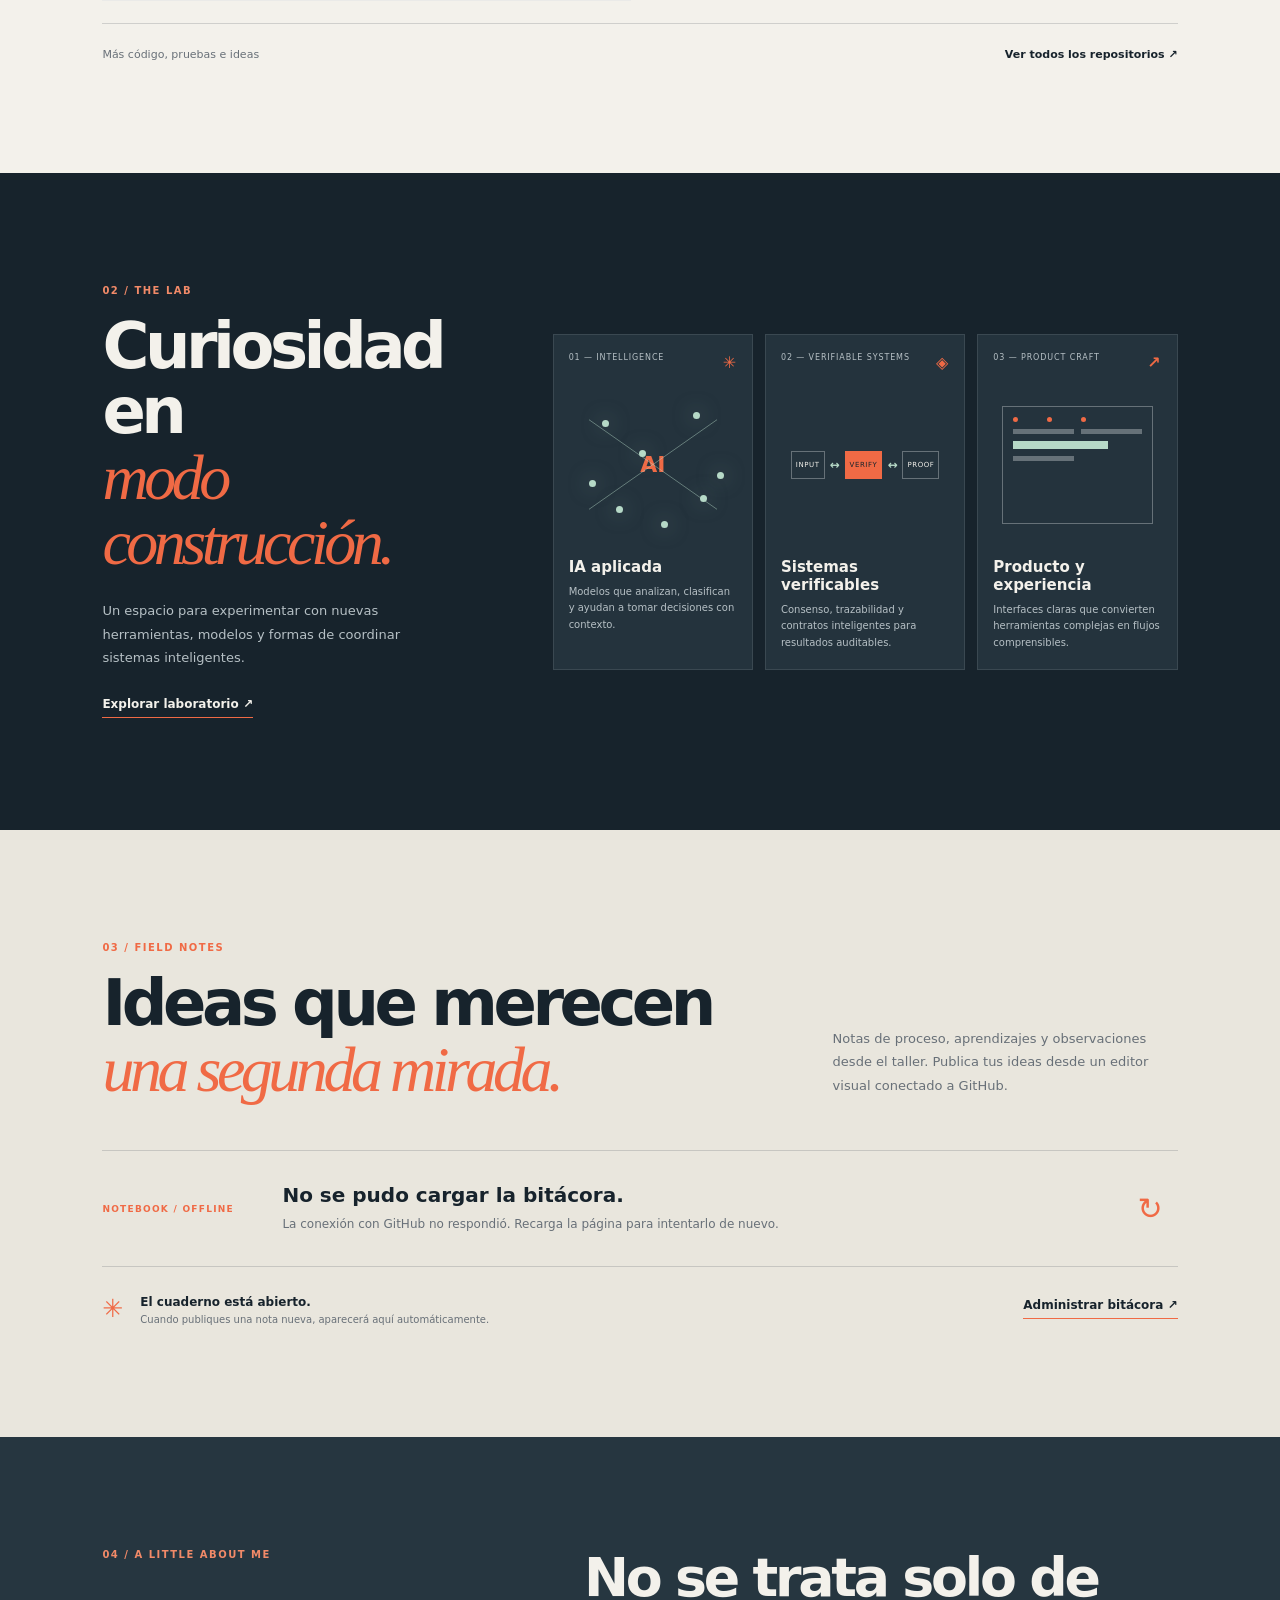
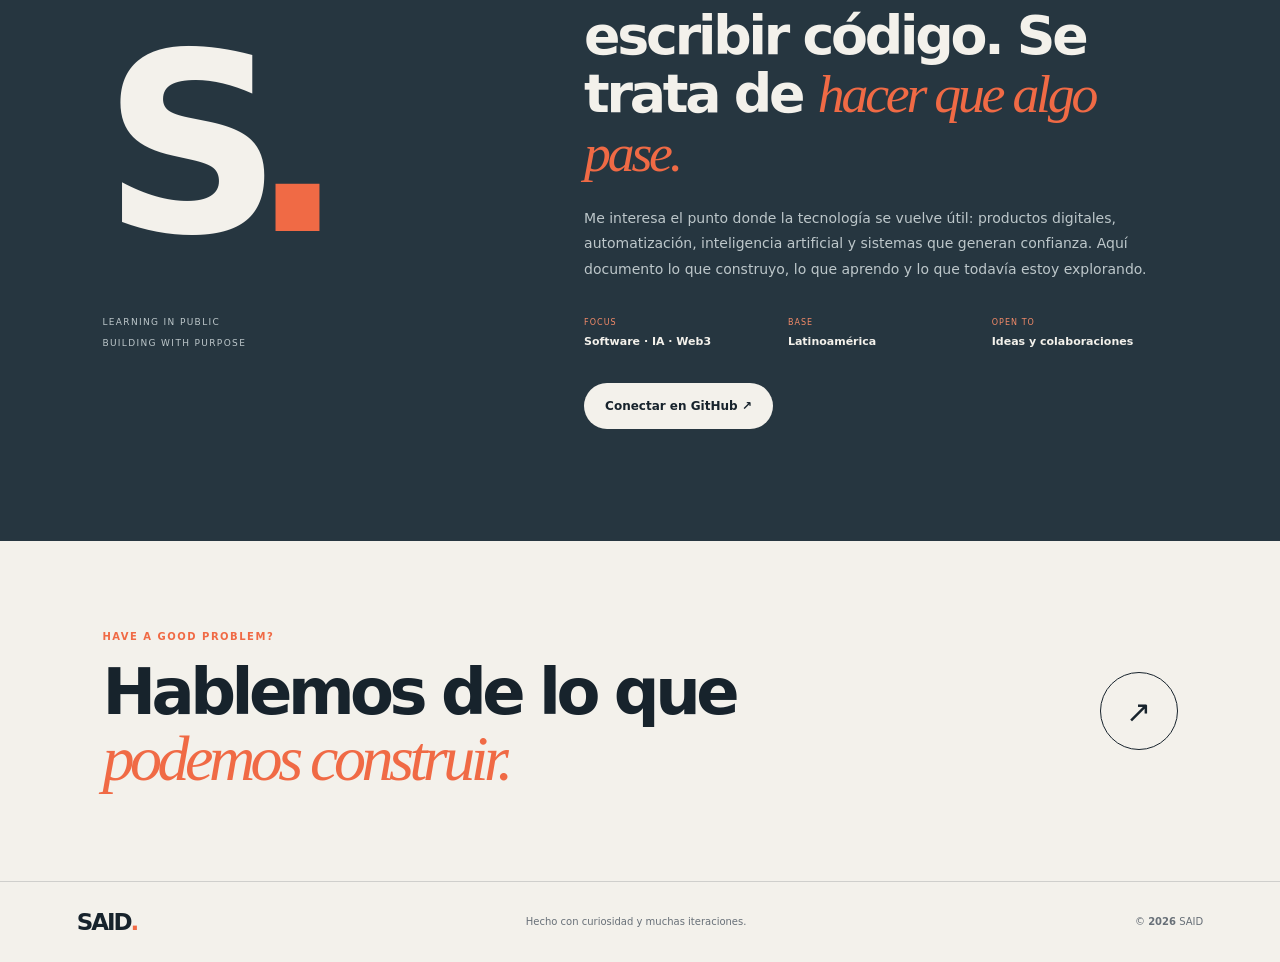
==== commit 2dfb1d0d: "Add GitHub-connected CMS for portfolio articles" ====
--- a/index.html
+++ b/index.html
@@ -12,6 +12,7 @@
   <link rel="icon" href="assets/favicon.svg" type="image/svg+xml">
   <link rel="stylesheet" href="styles.css">
   <script src="content.js" defer></script>
+  <script src="posts.js" defer></script>
   <script src="app.js" defer></script>
 </head>
 <body>
@@ -55,9 +56,9 @@
         </div>
       </section>
       <section class="section-pad notes-section" id="notes">
-        <div class="section-heading"><div><div class="kicker">03 / FIELD NOTES</div><h2>Ideas que merecen<br><em>una segunda mirada.</em></h2></div><p>Notas de proceso, aprendizajes y observaciones desde el taller. Este espacio ya está listo para tus próximos artículos.</p></div>
+        <div class="section-heading"><div><div class="kicker">03 / FIELD NOTES</div><h2>Ideas que merecen<br><em>una segunda mirada.</em></h2></div><p>Notas de proceso, aprendizajes y observaciones desde el taller. Publica tus ideas desde un editor visual conectado a GitHub.</p></div>
         <div id="article-list" class="article-list"></div>
-        <div class="notes-footer"><span>✳</span><div><strong>El cuaderno está abierto.</strong><p>Cuando publiques una nota nueva, aparecerá aquí automáticamente.</p></div><a class="text-link" href="article.html">Ver formato de artículo ↗</a></div>
+        <div class="notes-footer"><span>✳</span><div><strong>El cuaderno está abierto.</strong><p>Cuando publiques una nota nueva, aparecerá aquí automáticamente.</p></div><a class="text-link" href="https://pagescms.org/" target="_blank" rel="noreferrer">Administrar bitácora ↗</a></div>
       </section>
       <section class="about-section section-pad" id="about">
         <div class="about-aside"><div class="kicker light">04 / A LITTLE ABOUT ME</div><div class="about-monogram">S<span>.</span></div><small>LEARNING IN PUBLIC<br>BUILDING WITH PURPOSE</small></div>
